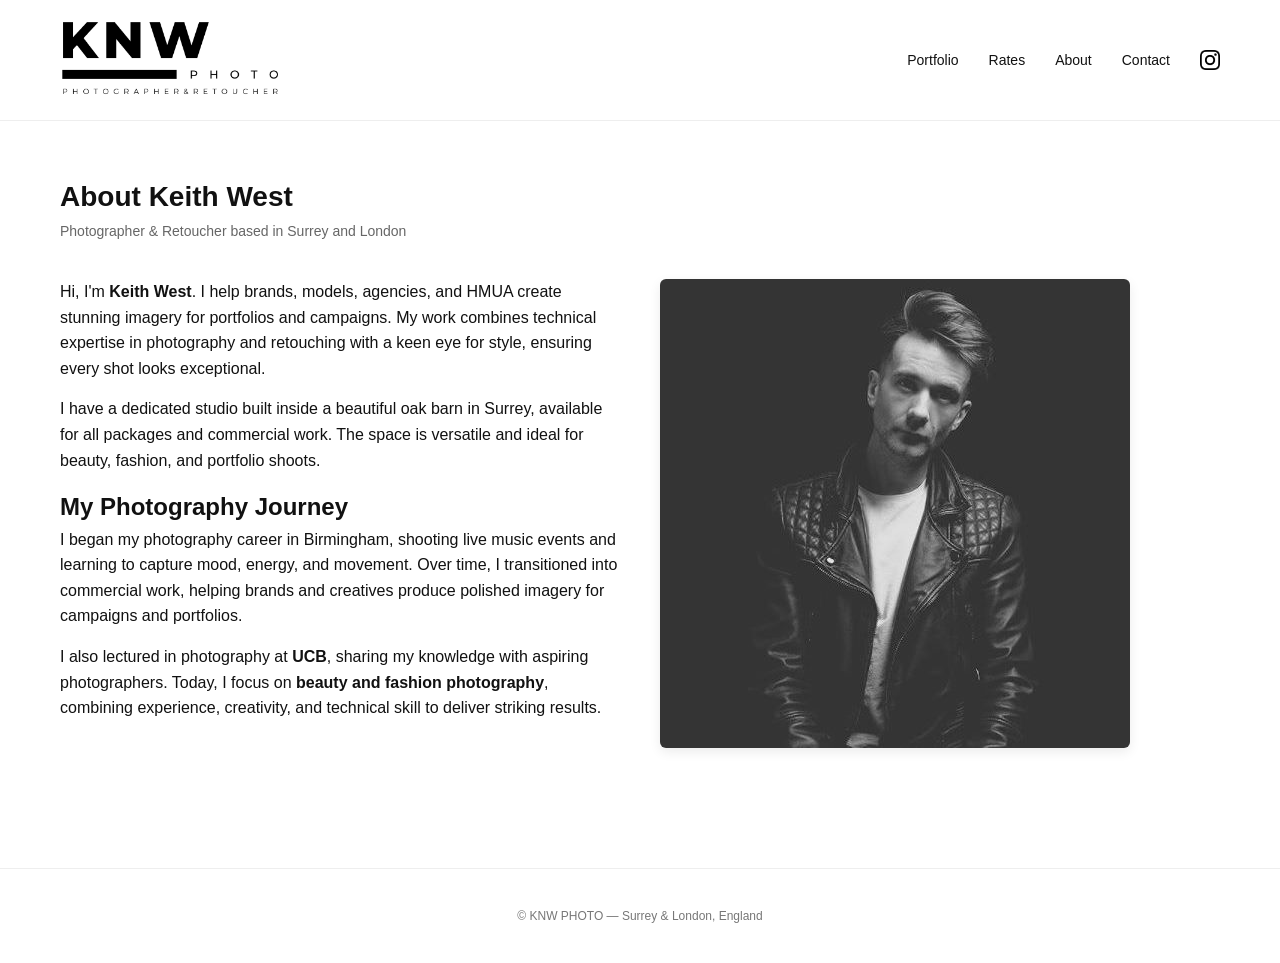
==== about.html @ 786fbc4c "Add files via upload" ====
<!DOCTYPE html>
<html lang="en">
<head>
    <meta charset="UTF-8">
    <title>About | KNW PHOTO</title>
    <meta name="description" content="Photography rates and retouching packages by KNW PHOTO. Based in Surrey & London, England.">
    <meta name="viewport" content="width=device-width, initial-scale=1.0">

    <!-- Main CSS -->
    <link rel="stylesheet" href="assets/css/style.css">
</head>
<body>

<!-- ===================== HEADER ===================== -->
<header class="site-header">
    <nav class="nav">
        <a href="index.html" class="site-logo" aria-label="Home">
            <img src="assets/images/logo.png" alt="KNW PHOTO">
        </a>

        <div class="hamburger">&#9776;</div>

        <ul class="nav-links">
            <li><a href="portfolio.html">Portfolio</a></li>
            <li><a href="rates.html">Rates</a></li>
            <li><a href="about.html">About</a></li>
            <li><a href="contact.html">Contact</a></li>
            <li class="instagram-li">
                <a href="https://www.instagram.com/knw.photo/" target="_blank" aria-label="Instagram">
                    <img src="assets/icons/instagram.png" alt="Instagram" class="instagram-icon">
                </a>
            </li>
        </ul>
    </nav>
</header>

 <!-- ===================== MAIN CONTENT ===================== -->
    <main class="site-container about-page">

        <!-- Page Header -->
        <div class="page-header">
            <h1>About Keith West</h1>
            <p>Photographer & Retoucher based in Surrey and London</p>
        </div>

        <!-- Intro Section -->
        <section class="about-intro">
            <div class="about-text">
                <p>Hi, I'm <strong>Keith West</strong>. I help brands, models, agencies, and HMUA create stunning imagery for portfolios and campaigns. My work combines technical expertise in photography and retouching with a keen eye for style, ensuring every shot looks exceptional.</p>
                <p>I have a dedicated studio built inside a beautiful oak barn in Surrey, available for all packages and commercial work. The space is versatile and ideal for beauty, fashion, and portfolio shoots.</p>

                <!-- Photography Journey as continuation -->
                <h2>My Photography Journey</h2>
                <p>I began my photography career in Birmingham, shooting live music events and learning to capture mood, energy, and movement. Over time, I transitioned into commercial work, helping brands and creatives produce polished imagery for campaigns and portfolios.</p>
                <p>I also lectured in photography at <strong>UCB</strong>, sharing my knowledge with aspiring photographers. Today, I focus on <strong>beauty and fashion photography</strong>, combining experience, creativity, and technical skill to deliver striking results.</p>
            </div>
            <div class="about-images">
                <img src="assets/images/keith.jpg" alt="Keith West">
            </div>
        </section>

    </main>
<!-- ===================== FOOTER ===================== -->
<footer class="site-footer">
    © KNW PHOTO — Surrey & London, England
</footer>

<!-- ===================== MOBILE NAV SCRIPT ===================== -->
<script>
    const hamburger = document.querySelector('.hamburger');
    const navLinks = document.querySelector('.nav-links');

    hamburger.addEventListener('click', () => {
        navLinks.classList.toggle('active');
    });
</script>

</body>
</html>
---- assets/css/style.css ----
/* ===================== RESET ===================== */
* {
    margin: 0;
    padding: 0;
    box-sizing: border-box;
}

body {
    font-family: Arial, Helvetica, sans-serif;
    color: #111;
    background: #fff;
}

/* ===================== HEADER ===================== */
.site-header {
    border-bottom: 1px solid #eee;
    position: relative;
    z-index: 1000; /* ensures header sits above main content */
}

.nav {
    max-width: 1200px;
    margin: 0 auto;
    padding: 20px;
    display: flex;
    justify-content: space-between;
    align-items: center;
    position: relative;
    z-index: 1001;
}

/* LOGO IMAGE */
.site-logo {
    display: block;
}

.site-logo img {
    height: 80px;
    width: auto;
    display: block;
}

/* Hamburger menu - hidden on desktop */
.hamburger {
    display: none;
    font-size: 28px;
    cursor: pointer;
    position: relative;
    z-index: 1002; /* always on top */
}

/* NAV LINKS */
.nav-links {
    list-style: none;
    display: flex;
    gap: 30px;
    align-items: center;
    position: relative;
    z-index: 1000;
}

.nav-links a {
    text-decoration: none;
    color: #111;
    font-size: 14px;
}

/* Instagram icon */
.instagram-icon {
    width: 20px;
    height: 20px;
    display: block;
}

header nav ul li.instagram-li a {
    display: flex;
    align-items: center;
}

header nav ul li a {
    color: #111;
    text-decoration: none;
    display: inline-flex;
    align-items: center;
    transition: color 0.25s ease, transform 0.25s ease;
    transform-origin: center;
}

header nav ul li a:hover {
    color: #888;
    transform: scale(1.08);
}

header nav ul li a img,
header nav ul li a svg {
    display: block;
    width: 18px;
    height: auto;
    transition: inherit;
}

/* ===================== MOBILE NAV ===================== */
@media (max-width: 768px) {
    .hamburger {
        display: block;
    }

    .nav-links {
        display: none;
        flex-direction: column;
        position: absolute;
        top: 100%;
        right: 0;
        background: #fff;
        width: 220px;
        box-shadow: 0 4px 12px rgba(0,0,0,0.1);
        border-radius: 0 0 6px 6px;
        padding: 15px 0;
        z-index: 1005; /* ensures dropdown sits above content */
    }

    .nav-links.active {
        display: flex;
    }
}

/* ===================== MAIN ===================== */
.site-container {
    max-width: 1200px;
    margin: 0 auto;
    padding: 60px 20px;
}

.page-header {
    margin-bottom: 40px;
}

.page-header h1 {
    font-size: 28px;
    margin-bottom: 10px;
}

.page-header p {
    font-size: 14px;
    color: #666;
}

/* ===================== HERO BANNER ===================== */
.hero-banner {
    position: relative;
    width: 100%;
    max-width: 1200px;
    margin: 0 auto 60px auto;
    overflow: hidden;
    cursor: pointer;
    z-index: 0;
}

.hero-image {
    width: 100%;
    height: 500px;
    object-fit: cover;
    display: block;
    transition: transform 0.4s ease, filter 0.4s ease;
}

.hero-overlay {
    position: absolute;
    inset: 0;
    background: rgba(0,0,0,0);
    display: flex;
    align-items: center;
    justify-content: center;
    transition: background 0.4s ease;
    z-index: 1;
}

.hero-text {
    color: #fff;
    font-size: 28px;
    opacity: 0;
    transition: opacity 0.4s ease;
    text-align: center;
    letter-spacing: 0.05em;
    padding: 0 10px;
    z-index: 2;
}

.hero-banner:hover .hero-image {
    transform: scale(1.05);
}

.hero-banner:hover .hero-overlay {
    background: rgba(0,0,0,0.4);
}

.hero-banner:hover .hero-text {
    opacity: 1;
}

.hero-banner a {
    display: block;
    text-decoration: none;
    color: inherit;
}

/* ===================== PORTFOLIO TILES ===================== */
.portfolio-tiles {
    display: grid;
    grid-template-columns: repeat(3, 1fr);
    gap: 20px;
}

.portfolio-item {
    position: relative;
    overflow: hidden;
    text-decoration: none;
    color: #fff;
}

.portfolio-item img {
    width: 100%;
    height: 100%;
    object-fit: cover;
    display: block;
    transition: transform 0.4s ease;
}

.portfolio-label {
    position: absolute;
    top: 50%;
    left: 50%;
    transform: translate(-50%, -50%);
    letter-spacing: 0.2em;
    font-size: 14px;
    opacity: 0;
    transition: opacity 0.3s ease;
    z-index: 2;
}

.portfolio-item::after {
    content: "";
    position: absolute;
    inset: 0;
    background: rgba(0,0,0,0.4);
    opacity: 0;
    transition: opacity 0.3s ease;
}

.portfolio-item:hover img {
    transform: scale(1.05);
}

.portfolio-item:hover::after {
    opacity: 1;
}

.portfolio-item:hover .portfolio-label {
    opacity: 1;
}

/* ===================== FOOTER ===================== */
.site-footer {
    text-align: center;
    padding: 40px 20px;
    font-size: 12px;
    color: #777;
    border-top: 1px solid #eee;
}

/* ===================== CONTACT PAGE ===================== */
.contact-info {
    display: flex;
    flex-direction: column;
    align-items: center;
    gap: 50px;
    margin-top: 60px;
}

.contact-links {
    display: flex;
    flex-direction: column;
    align-items: center;
    gap: 25px;
}

.contact-item {
    display: flex;
    align-items: center;
    gap: 10px;
    font-size: 18px;
    text-decoration: none;
    color: #111;
    transition: transform 0.25s ease, opacity 0.25s ease;
}

.contact-item:hover {
    transform: scale(1.03);
    opacity: 0.8;
}

.contact-icon {
    width: 20px;
    height: 20px;
    display: inline-block;
}

.contact-map {
    width: 100%;
    max-width: 600px;
    border-radius: 6px;
    overflow: hidden;
    box-shadow: 0 4px 12px rgba(0,0,0,0.1);
}

.contact-map img {
    width: 100%;
    height: auto;
    display: block;
}

/* ===================== RATES PAGE ===================== */
.commercial-notice,
.portfolio-packages,
.retouching-rates {
    margin-bottom: 60px;
    text-align: center;
}

.commercial-notice h2,
.portfolio-packages h2,
.retouching-rates h2 {
    font-size: 22px;
    margin-bottom: 15px;
}

.commercial-notice p {
    font-size: 16px;
    color: #333;
}

.commercial-notice a {
    text-decoration: none;
    color: #111;
    font-weight: bold;
    transition: color 0.25s ease;
}

.commercial-notice a:hover {
    color: #888;
}

/* ===================== PORTFOLIO PACKAGES ===================== */
.packages-grid {
    display: grid;
    grid-template-columns: repeat(auto-fit, minmax(250px, 1fr));
    gap: 20px;
    max-width: 1200px;
    margin: 0 auto;
    text-align: left;
}

.package {
    background: #fff;
    border: 1px solid #eee;
    border-radius: 6px;
    padding: 20px;
    transition: transform 0.3s ease, box-shadow 0.3s ease;
}

.package:hover {
    transform: translateY(-3px);
    box-shadow: 0 6px 18px rgba(0,0,0,0.1);
}

.package h3 {
    font-size: 18px;
    margin-bottom: 10px;
}

.package p {
    font-size: 14px;
    margin-bottom: 10px;
    line-height: 1.5;
}

.package ul {
    list-style: none;
    padding-left: 0;
}

.package ul li {
    position: relative;
    padding-left: 18px;
    margin-bottom: 6px;
    font-size: 14px;
}

.package ul li::before {
    content: "•";
    position: absolute;
    left: 0;
    color: #888;
    font-size: 14px;
    line-height: 1;
}

/* ===================== RETOUCHING RATES ===================== */
.retouch-list {
    list-style: none;
    padding: 0;
    font-size: 16px;
    color: #333;
}

.retouch-list li {
    margin-bottom: 10px;
}

/* ===================== ABOUT PAGE ===================== */
.about-page {
    max-width: 1200px;
    margin: 0 auto;
    padding: 60px 20px;
    font-family: Arial, Helvetica, sans-serif;
    color: #111;
}

.about-intro {
    display: flex;
    align-items: flex-start;
    gap: 40px;
    margin-bottom: 60px;
    flex-wrap: wrap;
}

.about-text {
    flex: 1 1 400px;
    font-size: 16px;
    line-height: 1.6;
}

.about-text p {
    margin-bottom: 15px;
}

.about-images {
    flex: 1 1 400px;
    display: flex;
    flex-direction: column;
    gap: 20px;
}

.about-images img {
    width: 100%;
    max-width: 470px;  
    height: auto;      
    border-radius: 6px;
    box-shadow: 0 4px 12px rgba(0,0,0,0.08);
    display: block;
    object-fit: cover;
}

/* Fix alignment for background section */
.about-background {
    text-align: left;
    font-size: 16px;
    line-height: 1.6;
    max-width: 1200px;
    margin: 0 auto 60px auto;
    padding: 0 20px;
}

.about-background h2 {
    font-size: 22px;
    margin-bottom: 15px;
}

/* ===================== RESPONSIVE ===================== */
@media (max-width: 1024px) {
    .about-intro {
        gap: 30px;
    }
    .about-images img {
        max-height: 250px;
    }
    .packages-grid {
        grid-template-columns: repeat(2, 1fr);
    }
}

@media (max-width: 768px) {
    .about-intro {
        flex-direction: column;
    }
    .about-images {
        flex-direction: row;
        gap: 15px;
    }
    .about-images img {
        max-height: 200px;
        flex: 1 1 50%;
    }
    .about-text, .about-background {
        font-size: 15px;
    }
    .packages-grid {
        grid-template-columns: 1fr;
    }
    .commercial-notice p,
    .retouch-list li {
        font-size: 14px;
    }
    .commercial-notice h2,
    .portfolio-packages h2,
    .retouching-rates h2 {
        font-size: 20px;
    }
    .package h3 {
        font-size: 16px;
    }
}

@media (max-width: 480px) {
    .about-images {
        flex-direction: column;
    }
    .about-images img {
        max-height: 180px;
    }
    .about-text, .about-background {
        font-size: 14px;
        padding: 0 15px;
    }
}
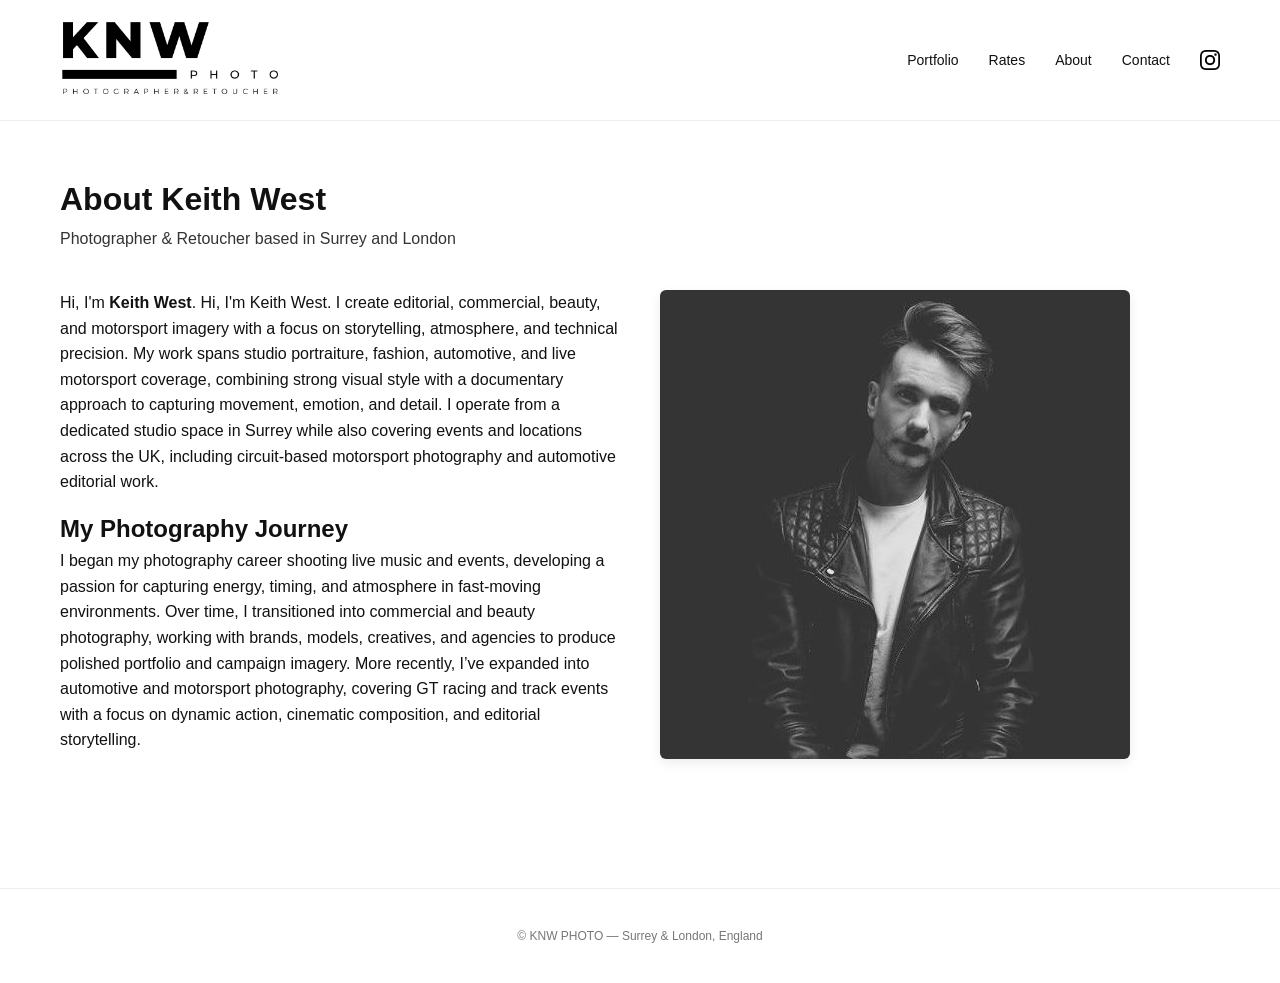
==== commit f9556f5b: "Update about.html" ====
--- a/about.html
+++ b/about.html
@@ -46,13 +46,20 @@
         <!-- Intro Section -->
         <section class="about-intro">
             <div class="about-text">
-                <p>Hi, I'm <strong>Keith West</strong>. I help brands, models, agencies, and HMUA create stunning imagery for portfolios and campaigns. My work combines technical expertise in photography and retouching with a keen eye for style, ensuring every shot looks exceptional.</p>
-                <p>I have a dedicated studio built inside a beautiful oak barn in Surrey, available for all packages and commercial work. The space is versatile and ideal for beauty, fashion, and portfolio shoots.</p>
+                <p>Hi, I'm <strong>Keith West</strong>. Hi, I'm Keith West. I create editorial, commercial, beauty, and motorsport imagery with a focus on storytelling, atmosphere, and technical precision.
 
+My work spans studio portraiture, fashion, automotive, and live motorsport coverage, combining strong visual style with a documentary approach to capturing movement, emotion, and detail.
+
+I operate from a dedicated studio space in Surrey while also covering events and locations across the UK, including circuit-based motorsport photography and automotive editorial work.</p>
+               
                 <!-- Photography Journey as continuation -->
                 <h2>My Photography Journey</h2>
-                <p>I began my photography career in Birmingham, shooting live music events and learning to capture mood, energy, and movement. Over time, I transitioned into commercial work, helping brands and creatives produce polished imagery for campaigns and portfolios.</p>
-                <p>I also lectured in photography at <strong>UCB</strong>, sharing my knowledge with aspiring photographers. Today, I focus on <strong>beauty and fashion photography</strong>, combining experience, creativity, and technical skill to deliver striking results.</p>
+                <p>I began my photography career shooting live music and events, developing a passion for capturing energy, timing, and atmosphere in fast-moving environments.
+
+Over time, I transitioned into commercial and beauty photography, working with brands, models, creatives, and agencies to produce polished portfolio and campaign imagery.
+
+More recently, I’ve expanded into automotive and motorsport photography, covering GT racing and track events with a focus on dynamic action, cinematic composition, and editorial storytelling.</p>
+               
             </div>
             <div class="about-images">
                 <img src="assets/images/keith.jpg" alt="Keith West">
--- a/assets/css/style.css
+++ b/assets/css/style.css
@@ -1,4 +1,7 @@
 /* ===================== RESET ===================== */
+html {
+    overflow-y: scroll; /* prevent horizontal shift */
+}
 * {
     margin: 0;
     padding: 0;
@@ -533,3 +536,165 @@
         padding: 0 15px;
     }
 }
+
+/* ==============================
+   TWO TILE PORTFOLIO LANDING
+============================== */
+
+.site-container {
+    max-width: 1200px;
+    margin: 0 auto;
+    padding: 60px 20px;
+}
+
+.page-header {
+    margin-bottom: 42px;
+}
+
+.page-header h1 {
+    font-size: 2rem;
+    margin-bottom: 12px;
+}
+
+.page-header p {
+    font-size: 1rem;
+    color: #333;
+}
+
+/* Two tile grid */
+.portfolio-two-grid {
+    display: grid !important;
+    grid-template-columns: repeat(2, minmax(0, 1fr));
+    gap: 14px;
+    width: 100%;
+    margin-top: 40px;
+}
+
+/* Tile */
+.portfolio-two-grid .large-tile {
+    position: relative;
+    display: block;
+    aspect-ratio: 1 / 1;
+    overflow: hidden;
+    background: #000;
+    text-decoration: none;
+}
+
+/* Image */
+.portfolio-two-grid .large-tile img {
+    width: 100%;
+    height: 100%;
+    display: block;
+    object-fit: cover;
+    transition: transform 0.6s ease, filter 0.6s ease;
+}
+
+/* Image base */
+.portfolio-two-grid .large-tile img {
+    width: 100%;
+    height: 100%;
+    display: block;
+    object-fit: cover;
+
+    transition:
+        transform 0.6s ease,
+        filter 0.6s ease;
+}
+
+/* Dark hover layer */
+.portfolio-two-grid .large-tile::before {
+    content: "";
+    position: absolute;
+    inset: 0;
+    background: rgba(0,0,0,0.18);
+    opacity: 0;
+    transition: opacity 0.4s ease;
+    z-index: 1;
+}
+
+/* Hover effect */
+.portfolio-two-grid .large-tile:hover img {
+    transform: scale(1.035);
+    filter: grayscale(15%) brightness(0.82);
+}
+
+/* Fade overlay in */
+.portfolio-two-grid .large-tile:hover::before {
+    opacity: 1;
+}
+
+/* Stop old portfolio hover overlay interfering */
+.portfolio-two-grid .large-tile::after {
+    display: none;
+}
+
+/* Overlay */
+.portfolio-two-grid .portfolio-overlay {
+    position: absolute;
+    inset: 0;
+    display: flex;
+    align-items: flex-end;
+    padding: 36px;
+    color: #fff;
+    pointer-events: none;
+    z-index: 2;
+
+    background: linear-gradient(
+        to top,
+        rgba(0,0,0,0.58) 0%,
+        rgba(0,0,0,0.25) 35%,
+        rgba(0,0,0,0) 70%
+    );
+}
+
+/* Text */
+.portfolio-two-grid .portfolio-text {
+    color: #fff;
+}
+
+.portfolio-two-grid .portfolio-title {
+    margin: 0 0 18px 0;
+    font-size: 3rem;
+    line-height: 1;
+    font-weight: 700;
+    letter-spacing: 0.04em;
+    text-transform: uppercase;
+}
+
+.portfolio-two-grid .portfolio-link-wrap {
+    display: flex;
+    align-items: center;
+    gap: 22px;
+}
+
+.portfolio-two-grid .portfolio-link-text {
+    font-size: 0.9rem;
+    font-weight: 600;
+    letter-spacing: 0.08em;
+    text-transform: uppercase;
+}
+
+.portfolio-two-grid .portfolio-arrow {
+    font-size: 2rem;
+    line-height: 1;
+    transition: transform 0.4s ease;
+}
+
+.portfolio-two-grid .large-tile:hover .portfolio-arrow {
+    transform: translateX(8px);
+}
+
+/* Mobile */
+@media (max-width: 900px) {
+    .portfolio-two-grid {
+        grid-template-columns: 1fr;
+    }
+
+    .portfolio-two-grid .portfolio-title {
+        font-size: 2.2rem;
+    }
+
+    .portfolio-two-grid .portfolio-overlay {
+        padding: 24px;
+    }
+}
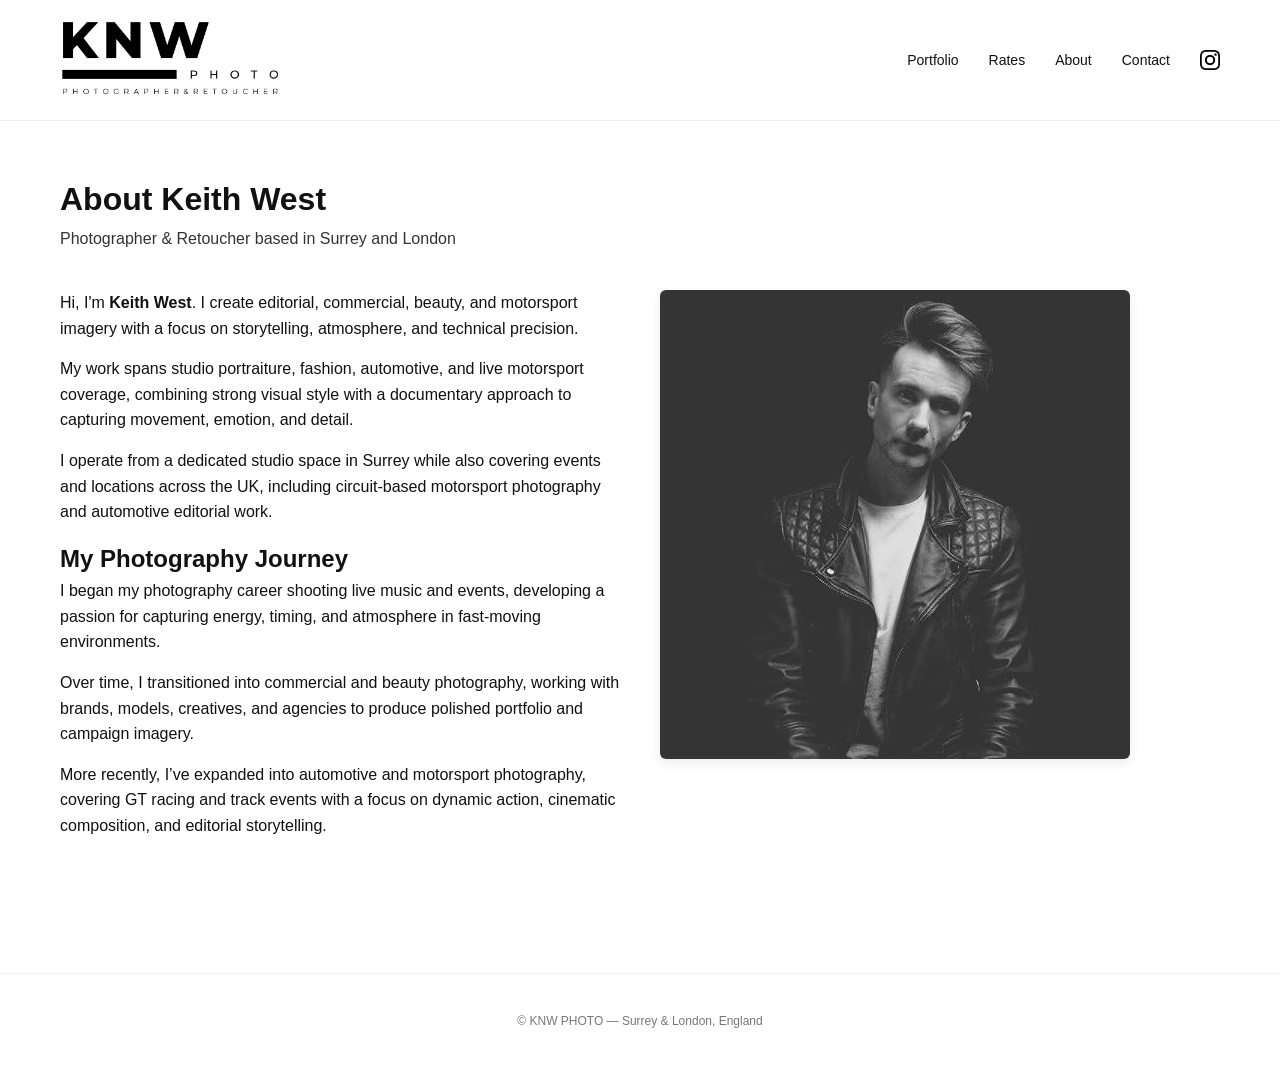
==== commit 7ea639a5: "Update about.html" ====
--- a/about.html
+++ b/about.html
@@ -46,19 +46,18 @@
         <!-- Intro Section -->
         <section class="about-intro">
             <div class="about-text">
-                <p>Hi, I'm <strong>Keith West</strong>. Hi, I'm Keith West. I create editorial, commercial, beauty, and motorsport imagery with a focus on storytelling, atmosphere, and technical precision.
-
-My work spans studio portraiture, fashion, automotive, and live motorsport coverage, combining strong visual style with a documentary approach to capturing movement, emotion, and detail.
-
-I operate from a dedicated studio space in Surrey while also covering events and locations across the UK, including circuit-based motorsport photography and automotive editorial work.</p>
-               
+                <p>Hi, I'm <strong>Keith West</strong>. I create editorial, commercial, beauty, and motorsport imagery with a focus on storytelling, atmosphere, and technical precision.</p>
+                <P>My work spans studio portraiture, fashion, automotive, and live motorsport coverage, combining strong visual style with a documentary approach to capturing movement, emotion, and detail.
+</P>
+<P>I operate from a dedicated studio space in Surrey while also covering events and locations across the UK, including circuit-based motorsport photography and automotive editorial work.</p>
+       </P>        
                 <!-- Photography Journey as continuation -->
                 <h2>My Photography Journey</h2>
-                <p>I began my photography career shooting live music and events, developing a passion for capturing energy, timing, and atmosphere in fast-moving environments.
+                <p>I began my photography career shooting live music and events, developing a passion for capturing energy, timing, and atmosphere in fast-moving environments.</p>
 
-Over time, I transitioned into commercial and beauty photography, working with brands, models, creatives, and agencies to produce polished portfolio and campaign imagery.
+<P>Over time, I transitioned into commercial and beauty photography, working with brands, models, creatives, and agencies to produce polished portfolio and campaign imagery.</P>
 
-More recently, I’ve expanded into automotive and motorsport photography, covering GT racing and track events with a focus on dynamic action, cinematic composition, and editorial storytelling.</p>
+<P>More recently, I’ve expanded into automotive and motorsport photography, covering GT racing and track events with a focus on dynamic action, cinematic composition, and editorial storytelling.</p>
                
             </div>
             <div class="about-images">
